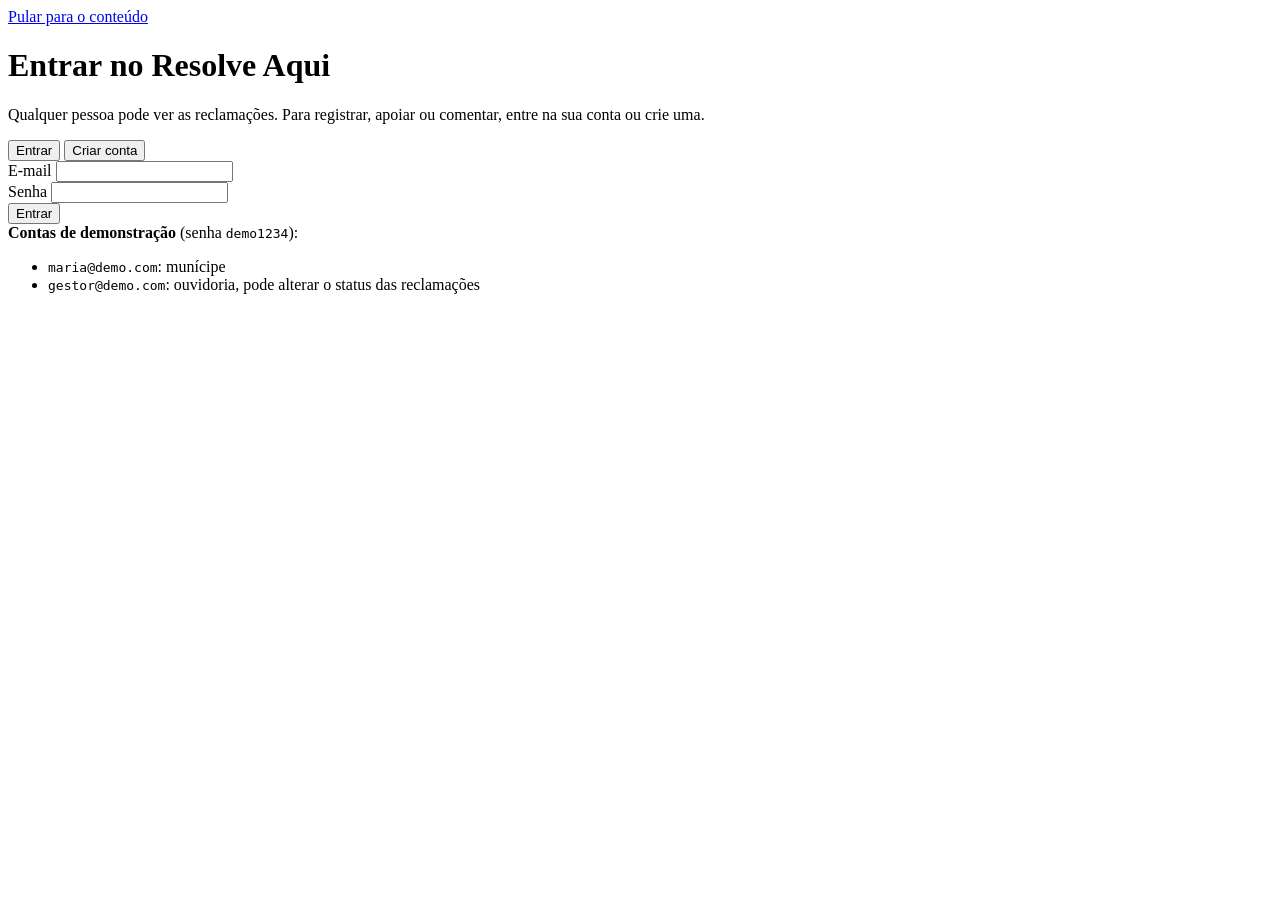
==== entrar.html @ dc1e933d "Protótipo Resolve Aqui" ====
<!doctype html>
<html lang="pt-BR">
<head>
  <meta charset="utf-8">
  <meta name="viewport" content="width=device-width, initial-scale=1">
  <title>Entrar | Resolve Aqui</title>
  <meta name="description" content="Resolve Aqui: plataforma digital cívica para registrar, acompanhar e apoiar reclamações sobre serviços públicos municipais de Itapetininga.">
  <link rel="preconnect" href="https://fonts.googleapis.com">
  <link rel="preconnect" href="https://fonts.gstatic.com" crossorigin>
  <link href="https://fonts.googleapis.com/css2?family=Atkinson+Hyperlegible:wght@400;700&family=Barlow+Condensed:wght@600;700&display=swap" rel="stylesheet">
  <link rel="stylesheet" href="css/style.css">
  <link rel="icon" href="assets/icone.svg" type="image/svg+xml">
</head>
<body>
  <a class="pular" href="#conteudo">Pular para o conteúdo</a>
  <header class="topo" id="topo"></header>
  <main id="conteudo">
    <div class="introducao">
      <h1>Entrar no Resolve Aqui</h1>
      <p>Qualquer pessoa pode ver as reclamações. Para registrar, apoiar ou comentar, entre na sua conta ou crie uma.</p>
    </div>
    <div class="formulario">
      <div class="abas" role="tablist">
        <button type="button" role="tab" id="aba-entrar" aria-selected="true" aria-controls="form-entrar">Entrar</button>
        <button type="button" role="tab" id="aba-cadastrar" aria-selected="false" aria-controls="form-cadastrar">Criar conta</button>
      </div>
      <div class="erro" id="erro" role="alert"></div>

      <form id="form-entrar" role="tabpanel" aria-labelledby="aba-entrar" novalidate>
        <div class="campo">
          <label for="e-email">E-mail</label>
          <input type="email" id="e-email" autocomplete="email" required>
        </div>
        <div class="campo">
          <label for="e-senha">Senha</label>
          <input type="password" id="e-senha" autocomplete="current-password" required>
        </div>
        <button class="botao" type="submit">Entrar</button>
      </form>

      <form id="form-cadastrar" role="tabpanel" aria-labelledby="aba-cadastrar" hidden novalidate>
        <div class="campo">
          <label for="c-nome">Nome completo</label>
          <input id="c-nome" autocomplete="name" required>
        </div>
        <div class="duas-colunas">
          <div class="campo">
            <label for="c-email">E-mail</label>
            <input type="email" id="c-email" autocomplete="email" required>
          </div>
          <div class="campo">
            <label for="c-bairro">Bairro onde mora</label>
            <select id="c-bairro" required></select>
          </div>
        </div>
        <div class="campo">
          <label for="c-senha">Senha</label>
          <input type="password" id="c-senha" autocomplete="new-password" minlength="6" required aria-describedby="dica-senha">
          <span class="dica" id="dica-senha">Use pelo menos 6 caracteres.</span>
        </div>
        <button class="botao" type="submit">Criar conta</button>
      </form>

      <div class="demo">
        <strong>Contas de demonstração</strong> (senha <code>demo1234</code>):
        <ul>
          <li><code>maria@demo.com</code>: munícipe</li>
          <li><code>gestor@demo.com</code>: ouvidoria, pode alterar o status das reclamações</li>
        </ul>
      </div>
    </div>
  </main>
  <footer class="rodape" id="rodape"></footer>
  <script src="js/data.js"></script>
  <script src="js/ui.js"></script>
  <script src="js/entrar.js"></script>
</body>
</html>
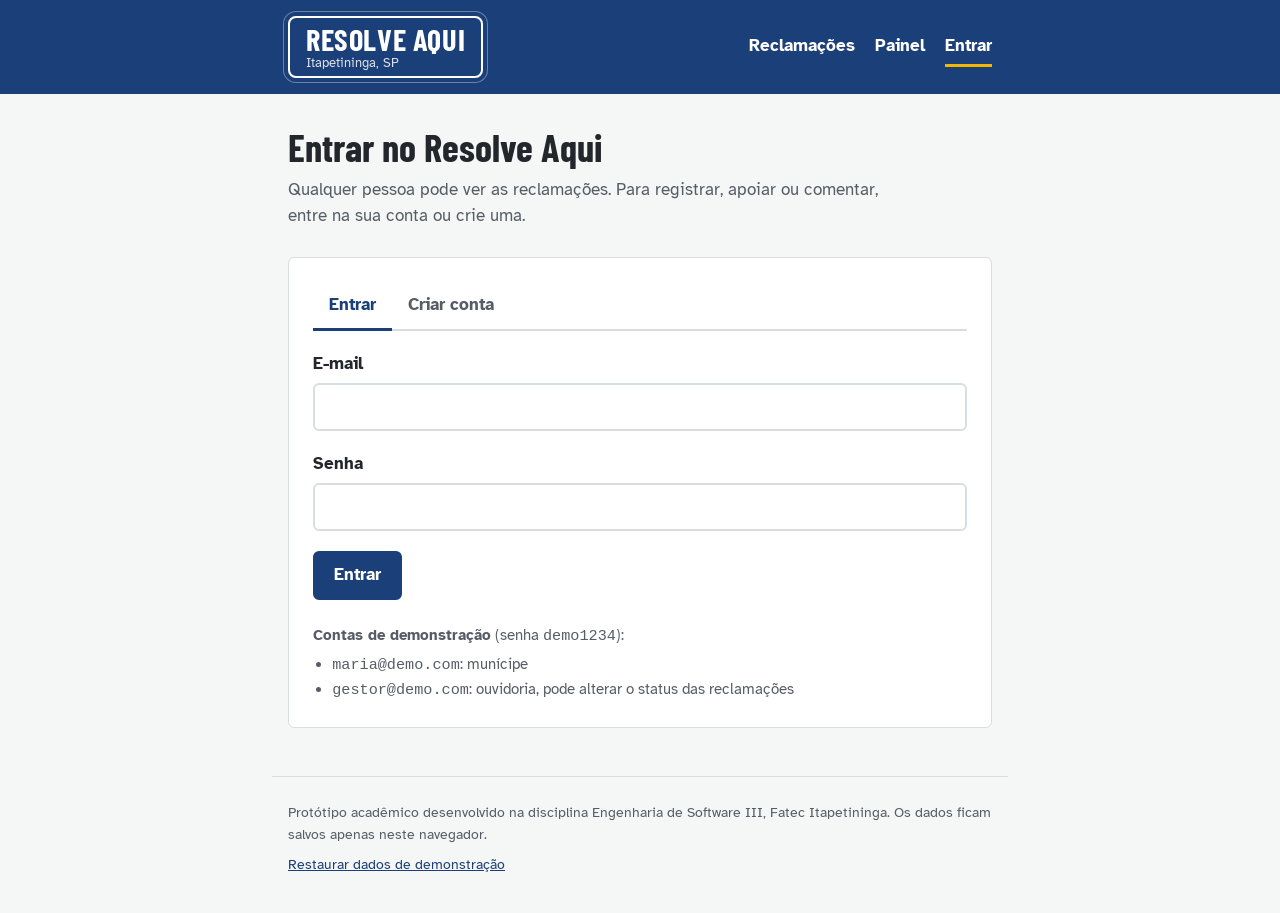
==== commit 40c909ab: "Correcao" ====
--- a/entrar.html
+++ b/entrar.html
@@ -8,8 +8,8 @@
   <link rel="preconnect" href="https://fonts.googleapis.com">
   <link rel="preconnect" href="https://fonts.gstatic.com" crossorigin>
   <link href="https://fonts.googleapis.com/css2?family=Atkinson+Hyperlegible:wght@400;700&family=Barlow+Condensed:wght@600;700&display=swap" rel="stylesheet">
-  <link rel="stylesheet" href="css/style.css">
-  <link rel="icon" href="assets/icone.svg" type="image/svg+xml">
+  <link rel="stylesheet" href="style.css">
+  <link rel="icon" href="icone.svg" type="image/svg+xml">
 </head>
 <body>
   <a class="pular" href="#conteudo">Pular para o conteúdo</a>
@@ -71,8 +71,8 @@
     </div>
   </main>
   <footer class="rodape" id="rodape"></footer>
-  <script src="js/data.js"></script>
-  <script src="js/ui.js"></script>
-  <script src="js/entrar.js"></script>
+  <script src="data.js"></script>
+  <script src="ui.js"></script>
+  <script src="entrar.js"></script>
 </body>
 </html>
--- a/style.css
+++ b/style.css
@@ -0,0 +1,452 @@
+/* Resolve Aqui: identidade inspirada na sinalização urbana.
+   Azul das placas de rua, amarelo de advertência, laranja de obra e verde de resolvido. */
+
+:root {
+  --azul-placa: #1b3f78;
+  --azul-escuro: #12305d;
+  --papel: #f5f7f6;
+  --branco: #ffffff;
+  --asfalto: #23272c;
+  --asfalto-suave: #565d66;
+  --meio-fio: #d8dde2;
+  --amarelo: #f2b705;
+  --laranja-obra: #d9701c;
+  --verde: #2d7a4b;
+  --vermelho: #b3261e;
+
+  --fonte-placa: 'Barlow Condensed', 'Arial Narrow', sans-serif;
+  --fonte-texto: 'Atkinson Hyperlegible', 'Segoe UI', Arial, sans-serif;
+
+  --largura: 46rem;
+  --raio: 6px;
+}
+
+*, *::before, *::after { box-sizing: border-box; }
+
+html { -webkit-text-size-adjust: 100%; }
+
+body {
+  margin: 0;
+  background: var(--papel);
+  color: var(--asfalto);
+  font-family: var(--fonte-texto);
+  font-size: 1.0625rem;
+  line-height: 1.55;
+}
+
+a { color: var(--azul-placa); }
+a:hover { color: var(--azul-escuro); }
+
+:focus-visible {
+  outline: 3px solid var(--amarelo);
+  outline-offset: 2px;
+}
+
+.visualmente-oculto {
+  position: absolute; width: 1px; height: 1px; overflow: hidden;
+  clip: rect(0 0 0 0); white-space: nowrap;
+}
+
+.pular {
+  position: absolute; left: 1rem; top: -3rem; z-index: 10;
+  background: var(--amarelo); color: var(--asfalto); padding: .5rem 1rem; border-radius: var(--raio);
+}
+.pular:focus { top: 1rem; }
+
+/* ---------- Cabeçalho: a placa de rua ---------- */
+
+.topo { background: var(--azul-placa); color: var(--branco); }
+
+.topo__placa {
+  max-width: var(--largura);
+  margin: 0 auto;
+  padding: 1rem 1rem;
+  display: flex;
+  flex-wrap: wrap;
+  align-items: center;
+  justify-content: space-between;
+  gap: .75rem 1.5rem;
+}
+
+.placa {
+  display: inline-flex;
+  flex-direction: column;
+  padding: .35rem 1rem .4rem;
+  border: 2px solid var(--branco);
+  border-radius: 8px;
+  box-shadow: 0 0 0 4px var(--azul-placa), 0 0 0 5px rgba(255,255,255,.35);
+  color: var(--branco);
+  text-decoration: none;
+  line-height: 1;
+}
+.placa:hover { color: var(--branco); }
+
+.placa__nome {
+  font-family: var(--fonte-placa);
+  font-weight: 700;
+  font-size: 1.9rem;
+  letter-spacing: .02em;
+  text-transform: uppercase;
+}
+
+.placa__cidade {
+  font-size: .8rem;
+  margin-top: .2rem;
+  opacity: .85;
+}
+
+.topo__nav {
+  display: flex;
+  align-items: center;
+  flex-wrap: wrap;
+  gap: .25rem 1.25rem;
+}
+
+.topo__nav a, .topo__nav .botao-link {
+  color: var(--branco);
+  text-decoration: none;
+  font-weight: 700;
+  padding: .3rem 0;
+  border-bottom: 3px solid transparent;
+}
+.topo__nav a[aria-current="page"] { border-bottom-color: var(--amarelo); }
+.topo__nav a:hover, .topo__nav .botao-link:hover { border-bottom-color: rgba(255,255,255,.6); color: var(--branco); }
+
+.topo__usuario { display: inline-flex; align-items: center; gap: .5rem; }
+
+.avatar {
+  display: inline-grid; place-items: center;
+  width: 2rem; height: 2rem; border-radius: 50%;
+  background: var(--branco); color: var(--azul-placa);
+  font-family: var(--fonte-placa); font-weight: 700; font-size: 1rem;
+}
+
+/* ---------- Estrutura ---------- */
+
+main {
+  max-width: var(--largura);
+  margin: 0 auto;
+  padding: 2rem 1rem 3rem;
+}
+
+h1, h2, h3 {
+  font-family: var(--fonte-placa);
+  font-weight: 700;
+  line-height: 1.1;
+  margin: 0 0 .5rem;
+}
+h1 { font-size: 2.4rem; }
+h2 { font-size: 1.6rem; }
+h3 { font-size: 1.3rem; }
+
+.introducao { margin-bottom: 1.75rem; }
+.introducao p { margin: 0; color: var(--asfalto-suave); max-width: 38rem; }
+
+.cabecalho-pagina {
+  display: flex; flex-wrap: wrap; align-items: flex-end; justify-content: space-between; gap: 1rem;
+  margin-bottom: 1.5rem;
+}
+
+.rodape {
+  max-width: var(--largura);
+  margin: 0 auto;
+  padding: 1.5rem 1rem 2.5rem;
+  border-top: 1px solid var(--meio-fio);
+  color: var(--asfalto-suave);
+  font-size: .9rem;
+}
+.rodape p { margin: 0 0 .5rem; }
+
+/* ---------- Botões e formulários ---------- */
+
+.botao {
+  display: inline-flex; align-items: center; justify-content: center; gap: .5rem;
+  min-height: 2.75rem;
+  padding: .6rem 1.2rem;
+  border: 2px solid var(--azul-placa);
+  border-radius: var(--raio);
+  background: var(--azul-placa);
+  color: var(--branco);
+  font: inherit; font-weight: 700;
+  text-decoration: none;
+  cursor: pointer;
+}
+.botao:hover { background: var(--azul-escuro); border-color: var(--azul-escuro); color: var(--branco); }
+
+.botao--secundario { background: transparent; color: var(--azul-placa); }
+.botao--secundario:hover { background: var(--branco); color: var(--azul-escuro); }
+
+.botao-link {
+  background: none; border: 0; padding: 0;
+  font: inherit; color: var(--azul-placa); text-decoration: underline; cursor: pointer;
+}
+
+.campo { margin-bottom: 1.25rem; }
+.campo label { display: block; font-weight: 700; margin-bottom: .35rem; }
+.campo .dica { display: block; color: var(--asfalto-suave); font-size: .9rem; margin-top: .3rem; }
+
+input, select, textarea {
+  width: 100%;
+  min-height: 2.75rem;
+  padding: .55rem .75rem;
+  border: 2px solid var(--meio-fio);
+  border-radius: var(--raio);
+  background: var(--branco);
+  color: var(--asfalto);
+  font: inherit;
+}
+textarea { min-height: 8rem; resize: vertical; }
+input:focus, select:focus, textarea:focus { border-color: var(--azul-placa); outline: none; box-shadow: 0 0 0 3px rgba(242,183,5,.6); }
+
+.duas-colunas { display: grid; grid-template-columns: 1fr 1fr; gap: 0 1rem; }
+
+.erro {
+  border-left: 4px solid var(--vermelho);
+  background: #fbeceb;
+  padding: .75rem 1rem;
+  margin-bottom: 1.25rem;
+  border-radius: 0 var(--raio) var(--raio) 0;
+}
+.erro:empty { display: none; }
+
+.formulario {
+  background: var(--branco);
+  border: 1px solid var(--meio-fio);
+  border-radius: var(--raio);
+  padding: 1.5rem;
+}
+
+/* ---------- Filtros ---------- */
+
+.filtros {
+  display: grid;
+  grid-template-columns: repeat(3, 1fr);
+  gap: .75rem;
+  margin-bottom: 1rem;
+}
+.filtros .filtro-busca { grid-column: 1 / -1; }
+.filtros label { font-size: .85rem; font-weight: 700; display: block; margin-bottom: .2rem; }
+
+.contagem { color: var(--asfalto-suave); font-size: .95rem; margin: 0 0 .5rem; }
+
+/* ---------- Lista de reclamações ---------- */
+
+.lista { list-style: none; margin: 0; padding: 0; border-top: 2px solid var(--asfalto); }
+
+.item {
+  display: grid;
+  grid-template-columns: 1fr auto;
+  gap: 1rem;
+  align-items: center;
+  padding: 1.1rem 0 1.1rem 1rem;
+  border-bottom: 1px solid var(--meio-fio);
+  position: relative;
+}
+.item::before {
+  content: '';
+  position: absolute; left: 0; top: 1.1rem; bottom: 1.1rem;
+  width: 4px; border-radius: 2px;
+  background: var(--cor-status, var(--meio-fio));
+}
+.item[data-status="aberta"] { --cor-status: var(--amarelo); }
+.item[data-status="em_analise"] { --cor-status: var(--azul-placa); }
+.item[data-status="em_execucao"] { --cor-status: var(--laranja-obra); }
+.item[data-status="resolvida"] { --cor-status: var(--verde); }
+
+.item__titulo {
+  font-family: var(--fonte-placa);
+  font-weight: 700;
+  font-size: 1.4rem;
+  line-height: 1.15;
+  margin: 0 0 .3rem;
+}
+.item__titulo a { color: var(--asfalto); text-decoration: none; }
+.item__titulo a:hover { color: var(--azul-placa); text-decoration: underline; }
+.item__titulo a::after { content: ''; position: absolute; inset: 0; } /* linha inteira clicável */
+
+.item__meta {
+  display: flex; flex-wrap: wrap; gap: .25rem .9rem;
+  color: var(--asfalto-suave); font-size: .9rem;
+}
+.item__meta .selo { position: relative; }
+
+.vazio {
+  padding: 2.5rem 1rem;
+  text-align: center;
+  color: var(--asfalto-suave);
+  border-bottom: 1px solid var(--meio-fio);
+}
+
+/* ---------- Placa de advertência: contador de apoios ---------- */
+
+.losango {
+  position: relative;
+  display: grid; place-items: center;
+  width: 3.6rem; height: 3.6rem;
+  flex: none;
+}
+.losango::before {
+  content: '';
+  position: absolute;
+  width: 72%; height: 72%;
+  background: var(--amarelo);
+  border: 2px solid var(--asfalto);
+  border-radius: 4px;
+  transform: rotate(45deg);
+}
+.losango__numero {
+  position: relative;
+  font-family: var(--fonte-placa);
+  font-weight: 700;
+  font-size: 1.15rem;
+  line-height: 1;
+  text-align: center;
+}
+.contador { display: flex; flex-direction: column; align-items: center; position: relative; }
+.contador__rotulo { font-size: .8rem; font-weight: 700; color: var(--asfalto-suave); margin-top: -.15rem; }
+
+/* ---------- Selos de status ---------- */
+
+.selo {
+  display: inline-block;
+  padding: .05rem .5rem;
+  border-radius: 999px;
+  font-size: .8rem;
+  font-weight: 700;
+  border: 1.5px solid currentColor;
+}
+.selo--aberta { color: #7a5b00; background: #fdf3cf; }
+.selo--em_analise { color: var(--azul-placa); background: #e3eaf5; }
+.selo--em_execucao { color: #8a4510; background: #fbe8d7; }
+.selo--resolvida { color: var(--verde); background: #e0f0e6; }
+
+/* ---------- Detalhe da reclamação ---------- */
+
+.voltar { display: inline-block; margin-bottom: 1rem; font-weight: 700; }
+
+.detalhe__cabecalho {
+  display: grid;
+  grid-template-columns: 1fr auto;
+  gap: 1rem 1.5rem;
+  align-items: start;
+  padding-bottom: 1.25rem;
+  border-bottom: 2px solid var(--asfalto);
+}
+.detalhe__meta { color: var(--asfalto-suave); font-size: .95rem; display: flex; flex-wrap: wrap; gap: .25rem 1rem; margin-top: .4rem; }
+
+.apoiar {
+  display: flex; flex-direction: column; align-items: center; gap: .35rem;
+  background: none; border: 0; padding: .25rem; font: inherit; cursor: pointer; color: var(--asfalto);
+}
+.apoiar .losango { width: 4.6rem; height: 4.6rem; }
+.apoiar .losango__numero { font-size: 1.5rem; }
+.apoiar__texto { font-weight: 700; font-size: .9rem; }
+.apoiar[aria-pressed="true"] .losango::before { background: var(--asfalto); border-color: var(--asfalto); }
+.apoiar[aria-pressed="true"] .losango__numero { color: var(--amarelo); }
+.apoiar:hover .losango::before { box-shadow: 0 0 0 3px rgba(242,183,5,.45); }
+.apoiar.pulso .losango::before { animation: pulso .45s ease-out; }
+@keyframes pulso { 0% { transform: rotate(45deg) scale(1); } 40% { transform: rotate(45deg) scale(1.15); } 100% { transform: rotate(45deg) scale(1); } }
+
+.secao { margin-top: 2rem; }
+.descricao { white-space: pre-line; max-width: 40rem; }
+.endereco { display: flex; gap: .5rem; align-items: baseline; color: var(--asfalto-suave); }
+
+/* Linha do tempo do status: sequência real, por isso usa marcadores em ordem */
+.trajeto { list-style: none; margin: 0; padding: 0; display: grid; grid-template-columns: repeat(4, 1fr); }
+.trajeto li {
+  position: relative;
+  padding-top: 1.6rem;
+  font-size: .9rem;
+  color: var(--asfalto-suave);
+}
+.trajeto li::before {
+  content: ''; position: absolute; top: .35rem; left: 0; right: 0; height: 4px; background: var(--meio-fio);
+}
+.trajeto li::after {
+  content: ''; position: absolute; top: 0; left: 0;
+  width: 1rem; height: 1rem; border-radius: 50%;
+  background: var(--branco); border: 3px solid var(--meio-fio);
+}
+.trajeto li.feito { color: var(--asfalto); }
+.trajeto li.feito::before { background: var(--azul-placa); }
+.trajeto li.feito::after { background: var(--azul-placa); border-color: var(--azul-placa); }
+.trajeto li.atual { font-weight: 700; }
+.trajeto li.atual::after { background: var(--amarelo); border-color: var(--asfalto); }
+.trajeto strong { display: block; color: var(--asfalto); }
+
+.gestor {
+  margin-top: 1.25rem;
+  padding: 1rem;
+  border: 2px dashed var(--azul-placa);
+  border-radius: var(--raio);
+  display: flex; flex-wrap: wrap; gap: .75rem; align-items: end;
+}
+.gestor .campo { margin: 0; flex: 1 1 12rem; }
+
+.comentarios { list-style: none; margin: 0 0 1.5rem; padding: 0; }
+.comentario { display: grid; grid-template-columns: auto 1fr; gap: .75rem; padding: 1rem 0; border-bottom: 1px solid var(--meio-fio); }
+.comentario .avatar { background: var(--meio-fio); color: var(--asfalto); }
+.comentario--gestor .avatar { background: var(--azul-placa); color: var(--branco); }
+.comentario__autor { font-weight: 700; }
+.comentario__autor small { font-weight: 400; color: var(--asfalto-suave); margin-left: .4rem; }
+.comentario p { margin: .2rem 0 0; }
+.etiqueta-gestor { font-size: .75rem; font-weight: 700; color: var(--azul-placa); margin-left: .4rem; }
+
+/* ---------- Painel ---------- */
+
+.numeros { display: grid; grid-template-columns: repeat(4, 1fr); gap: 1px; background: var(--meio-fio); border: 1px solid var(--meio-fio); border-radius: var(--raio); overflow: hidden; margin-bottom: 2rem; }
+.numeros div { background: var(--branco); padding: 1rem; }
+.numeros dt { font-size: .9rem; color: var(--asfalto-suave); }
+.numeros dd { margin: 0; font-family: var(--fonte-placa); font-size: 2rem; font-weight: 700; }
+
+.barras { list-style: none; margin: 0 0 2rem; padding: 0; }
+.barras li { display: grid; grid-template-columns: 11rem 1fr 2.5rem; gap: .75rem; align-items: center; padding: .4rem 0; }
+.barras__trilho { height: .9rem; background: var(--meio-fio); border-radius: 2px; overflow: hidden; }
+.barras__valor { height: 100%; background: var(--azul-placa); }
+.barras span:last-child { text-align: right; font-weight: 700; }
+
+/* ---------- Entrar ---------- */
+
+.abas { display: flex; gap: 0; margin-bottom: 1.25rem; border-bottom: 2px solid var(--meio-fio); }
+.abas button {
+  background: none; border: 0; border-bottom: 3px solid transparent; margin-bottom: -2px;
+  padding: .6rem 1rem; font: inherit; font-weight: 700; color: var(--asfalto-suave); cursor: pointer;
+}
+.abas button[aria-selected="true"] { color: var(--azul-placa); border-bottom-color: var(--azul-placa); }
+
+.demo { margin-top: 1.5rem; font-size: .95rem; color: var(--asfalto-suave); }
+.demo ul { margin: .3rem 0 0; padding-left: 1.2rem; }
+
+/* ---------- Aviso flutuante ---------- */
+
+.aviso {
+  position: fixed; left: 50%; bottom: 1.5rem; z-index: 20;
+  transform: translate(-50%, 1rem);
+  max-width: calc(100% - 2rem);
+  background: var(--asfalto); color: var(--branco);
+  padding: .75rem 1.25rem; border-radius: var(--raio);
+  opacity: 0; pointer-events: none;
+  transition: opacity .2s, transform .2s;
+}
+.aviso[data-tipo="erro"] { background: var(--vermelho); }
+.aviso--visivel { opacity: 1; transform: translate(-50%, 0); }
+
+/* ---------- Telas pequenas ---------- */
+
+@media (max-width: 640px) {
+  h1 { font-size: 2rem; }
+  .filtros { grid-template-columns: 1fr; }
+  .duas-colunas { grid-template-columns: 1fr; }
+  .numeros { grid-template-columns: 1fr 1fr; }
+  .barras li { grid-template-columns: 7.5rem 1fr 2rem; }
+  .trajeto { grid-template-columns: 1fr; gap: .25rem; }
+  .trajeto li { padding: 0 0 .75rem 1.75rem; }
+  .trajeto li::before { top: 0; bottom: 0; left: .4rem; right: auto; width: 4px; height: auto; }
+  .trajeto li::after { top: .2rem; }
+  .formulario { padding: 1.1rem; }
+  .placa__nome { font-size: 1.6rem; }
+}
+
+@media (prefers-reduced-motion: reduce) {
+  *, *::before, *::after { animation: none !important; transition: none !important; }
+}
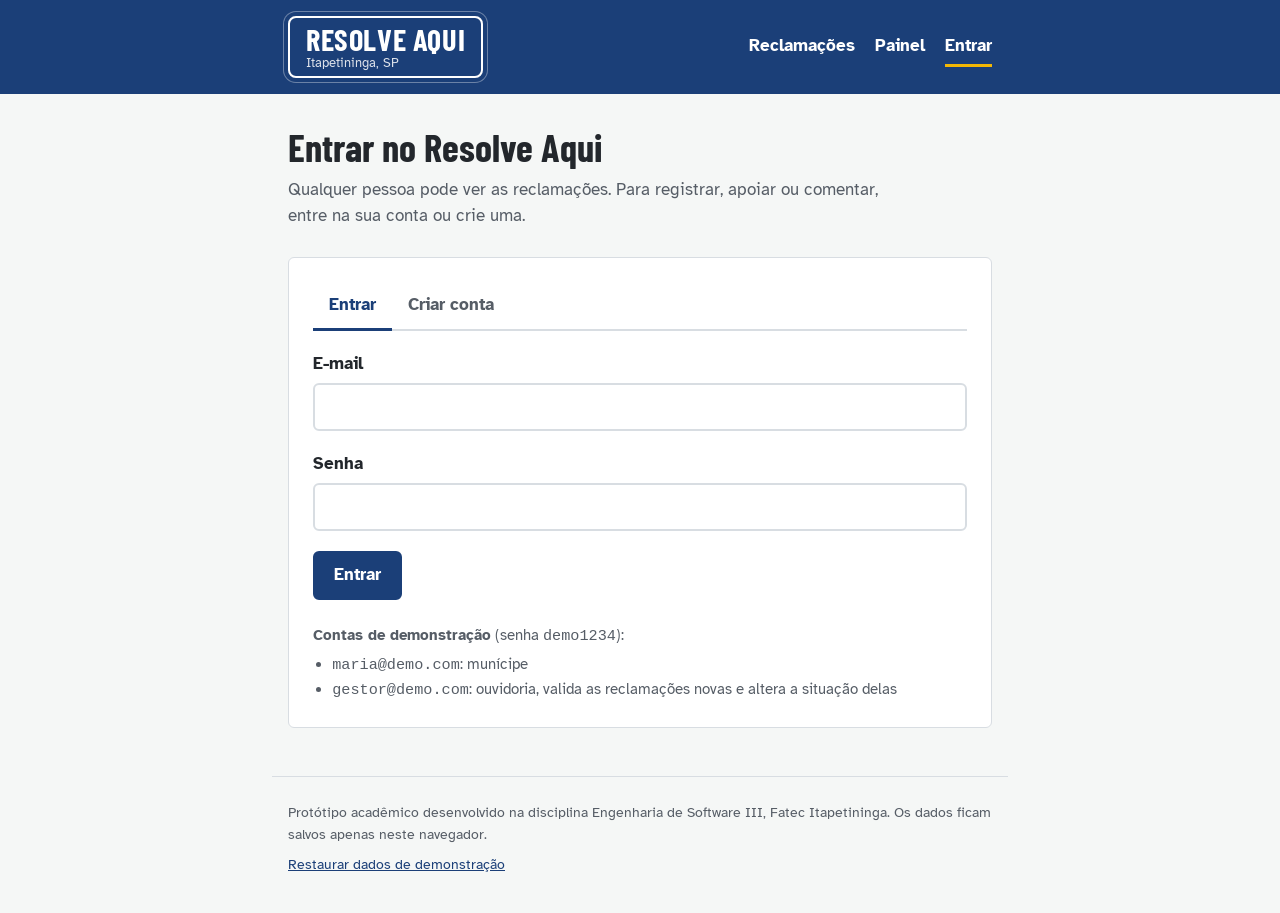
==== commit 76f9c3c1: "Valida reclamacoes e corrige formatacao" ====
--- a/entrar.html
+++ b/entrar.html
@@ -1,78 +1,131 @@
 <!doctype html>
 <html lang="pt-BR">
-<head>
-  <meta charset="utf-8">
-  <meta name="viewport" content="width=device-width, initial-scale=1">
-  <title>Entrar | Resolve Aqui</title>
-  <meta name="description" content="Resolve Aqui: plataforma digital cívica para registrar, acompanhar e apoiar reclamações sobre serviços públicos municipais de Itapetininga.">
-  <link rel="preconnect" href="https://fonts.googleapis.com">
-  <link rel="preconnect" href="https://fonts.gstatic.com" crossorigin>
-  <link href="https://fonts.googleapis.com/css2?family=Atkinson+Hyperlegible:wght@400;700&family=Barlow+Condensed:wght@600;700&display=swap" rel="stylesheet">
-  <link rel="stylesheet" href="style.css">
-  <link rel="icon" href="icone.svg" type="image/svg+xml">
-</head>
-<body>
-  <a class="pular" href="#conteudo">Pular para o conteúdo</a>
-  <header class="topo" id="topo"></header>
-  <main id="conteudo">
-    <div class="introducao">
-      <h1>Entrar no Resolve Aqui</h1>
-      <p>Qualquer pessoa pode ver as reclamações. Para registrar, apoiar ou comentar, entre na sua conta ou crie uma.</p>
-    </div>
-    <div class="formulario">
-      <div class="abas" role="tablist">
-        <button type="button" role="tab" id="aba-entrar" aria-selected="true" aria-controls="form-entrar">Entrar</button>
-        <button type="button" role="tab" id="aba-cadastrar" aria-selected="false" aria-controls="form-cadastrar">Criar conta</button>
-      </div>
-      <div class="erro" id="erro" role="alert"></div>
+	<head>
+		<meta charset="utf-8" />
+		<meta name="viewport" content="width=device-width, initial-scale=1" />
+		<title>Entrar | Resolve Aqui</title>
+		<meta
+			name="description"
+			content="Resolve Aqui: plataforma digital cívica para registrar, acompanhar e apoiar reclamações sobre serviços públicos municipais de Itapetininga."
+		/>
+		<link rel="preconnect" href="https://fonts.googleapis.com" />
+		<link rel="preconnect" href="https://fonts.gstatic.com" crossorigin />
+		<link
+			href="https://fonts.googleapis.com/css2?family=Atkinson+Hyperlegible:wght@400;700&family=Barlow+Condensed:wght@600;700&display=swap"
+			rel="stylesheet"
+		/>
+		<link rel="stylesheet" href="css/style.css" />
+		<link rel="icon" href="assets/icone.svg" type="image/svg+xml" />
+	</head>
+	<body>
+		<a class="pular" href="#conteudo">Pular para o conteúdo</a>
+		<header class="topo" id="topo"></header>
+		<main id="conteudo">
+			<div class="introducao">
+				<h1>Entrar no Resolve Aqui</h1>
+				<p>
+					Qualquer pessoa pode ver as reclamações. Para registrar, apoiar ou
+					comentar, entre na sua conta ou crie uma.
+				</p>
+			</div>
+			<div class="formulario">
+				<div class="abas" role="tablist">
+					<button
+						type="button"
+						role="tab"
+						id="aba-entrar"
+						aria-selected="true"
+						aria-controls="form-entrar"
+					>
+						Entrar
+					</button>
+					<button
+						type="button"
+						role="tab"
+						id="aba-cadastrar"
+						aria-selected="false"
+						aria-controls="form-cadastrar"
+					>
+						Criar conta
+					</button>
+				</div>
+				<div class="erro" id="erro" role="alert"></div>
 
-      <form id="form-entrar" role="tabpanel" aria-labelledby="aba-entrar" novalidate>
-        <div class="campo">
-          <label for="e-email">E-mail</label>
-          <input type="email" id="e-email" autocomplete="email" required>
-        </div>
-        <div class="campo">
-          <label for="e-senha">Senha</label>
-          <input type="password" id="e-senha" autocomplete="current-password" required>
-        </div>
-        <button class="botao" type="submit">Entrar</button>
-      </form>
+				<form
+					id="form-entrar"
+					role="tabpanel"
+					aria-labelledby="aba-entrar"
+					novalidate
+				>
+					<div class="campo">
+						<label for="e-email">E-mail</label>
+						<input type="email" id="e-email" autocomplete="email" required />
+					</div>
+					<div class="campo">
+						<label for="e-senha">Senha</label>
+						<input
+							type="password"
+							id="e-senha"
+							autocomplete="current-password"
+							required
+						/>
+					</div>
+					<button class="botao" type="submit">Entrar</button>
+				</form>
 
-      <form id="form-cadastrar" role="tabpanel" aria-labelledby="aba-cadastrar" hidden novalidate>
-        <div class="campo">
-          <label for="c-nome">Nome completo</label>
-          <input id="c-nome" autocomplete="name" required>
-        </div>
-        <div class="duas-colunas">
-          <div class="campo">
-            <label for="c-email">E-mail</label>
-            <input type="email" id="c-email" autocomplete="email" required>
-          </div>
-          <div class="campo">
-            <label for="c-bairro">Bairro onde mora</label>
-            <select id="c-bairro" required></select>
-          </div>
-        </div>
-        <div class="campo">
-          <label for="c-senha">Senha</label>
-          <input type="password" id="c-senha" autocomplete="new-password" minlength="6" required aria-describedby="dica-senha">
-          <span class="dica" id="dica-senha">Use pelo menos 6 caracteres.</span>
-        </div>
-        <button class="botao" type="submit">Criar conta</button>
-      </form>
+				<form
+					id="form-cadastrar"
+					role="tabpanel"
+					aria-labelledby="aba-cadastrar"
+					hidden
+					novalidate
+				>
+					<div class="campo">
+						<label for="c-nome">Nome completo</label>
+						<input id="c-nome" autocomplete="name" required />
+					</div>
+					<div class="duas-colunas">
+						<div class="campo">
+							<label for="c-email">E-mail</label>
+							<input type="email" id="c-email" autocomplete="email" required />
+						</div>
+						<div class="campo">
+							<label for="c-bairro">Bairro onde mora</label>
+							<select id="c-bairro" required></select>
+						</div>
+					</div>
+					<div class="campo">
+						<label for="c-senha">Senha</label>
+						<input
+							type="password"
+							id="c-senha"
+							autocomplete="new-password"
+							minlength="6"
+							required
+							aria-describedby="dica-senha"
+						/>
+						<span class="dica" id="dica-senha"
+							>Use pelo menos 6 caracteres.</span
+						>
+					</div>
+					<button class="botao" type="submit">Criar conta</button>
+				</form>
 
-      <div class="demo">
-        <strong>Contas de demonstração</strong> (senha <code>demo1234</code>):
-        <ul>
-          <li><code>maria@demo.com</code>: munícipe</li>
-          <li><code>gestor@demo.com</code>: ouvidoria, pode alterar o status das reclamações</li>
-        </ul>
-      </div>
-    </div>
-  </main>
-  <footer class="rodape" id="rodape"></footer>
-  <script src="data.js"></script>
-  <script src="ui.js"></script>
-  <script src="entrar.js"></script>
-</body>
+				<div class="demo">
+					<strong>Contas de demonstração</strong> (senha <code>demo1234</code>):
+					<ul>
+						<li><code>maria@demo.com</code>: munícipe</li>
+						<li>
+							<code>gestor@demo.com</code>: ouvidoria, valida as reclamações
+							novas e altera a situação delas
+						</li>
+					</ul>
+				</div>
+			</div>
+		</main>
+		<footer class="rodape" id="rodape"></footer>
+		<script src="js/data.js"></script>
+		<script src="js/ui.js"></script>
+		<script src="js/entrar.js"></script>
+	</body>
 </html>
--- a/css/style.css
+++ b/css/style.css
@@ -0,0 +1,959 @@
+/* Resolve Aqui: identidade inspirada na sinalização urbana.
+   Azul das placas de rua, amarelo de advertência, laranja de obra e verde de resolvido. */
+
+:root {
+	--azul-placa: #1b3f78;
+	--azul-escuro: #12305d;
+	--papel: #f5f7f6;
+	--branco: #ffffff;
+	--asfalto: #23272c;
+	--asfalto-suave: #565d66;
+	--meio-fio: #d8dde2;
+	--amarelo: #f2b705;
+	--laranja-obra: #d9701c;
+	--verde: #2d7a4b;
+	--vermelho: #b3261e;
+
+	--fonte-placa: "Barlow Condensed", "Arial Narrow", sans-serif;
+	--fonte-texto: "Atkinson Hyperlegible", "Segoe UI", Arial, sans-serif;
+
+	--largura: 46rem;
+	--raio: 6px;
+}
+
+*,
+*::before,
+*::after {
+	box-sizing: border-box;
+}
+
+html {
+	-webkit-text-size-adjust: 100%;
+}
+
+body {
+	margin: 0;
+	background: var(--papel);
+	color: var(--asfalto);
+	font-family: var(--fonte-texto);
+	font-size: 1.0625rem;
+	line-height: 1.55;
+}
+
+a {
+	color: var(--azul-placa);
+}
+a:hover {
+	color: var(--azul-escuro);
+}
+
+:focus-visible {
+	outline: 3px solid var(--amarelo);
+	outline-offset: 2px;
+}
+
+.visualmente-oculto {
+	position: absolute;
+	width: 1px;
+	height: 1px;
+	overflow: hidden;
+	clip: rect(0 0 0 0);
+	white-space: nowrap;
+}
+
+.pular {
+	position: absolute;
+	left: 1rem;
+	top: -3rem;
+	z-index: 10;
+	background: var(--amarelo);
+	color: var(--asfalto);
+	padding: 0.5rem 1rem;
+	border-radius: var(--raio);
+}
+.pular:focus {
+	top: 1rem;
+}
+
+/* ---------- Cabeçalho: a placa de rua ---------- */
+
+.topo {
+	background: var(--azul-placa);
+	color: var(--branco);
+}
+
+.topo__placa {
+	max-width: var(--largura);
+	margin: 0 auto;
+	padding: 1rem 1rem;
+	display: flex;
+	flex-wrap: wrap;
+	align-items: center;
+	justify-content: space-between;
+	gap: 0.75rem 1.5rem;
+}
+
+.placa {
+	display: inline-flex;
+	flex-direction: column;
+	padding: 0.35rem 1rem 0.4rem;
+	border: 2px solid var(--branco);
+	border-radius: 8px;
+	box-shadow:
+		0 0 0 4px var(--azul-placa),
+		0 0 0 5px rgba(255, 255, 255, 0.35);
+	color: var(--branco);
+	text-decoration: none;
+	line-height: 1;
+}
+.placa:hover {
+	color: var(--branco);
+}
+
+.placa__nome {
+	font-family: var(--fonte-placa);
+	font-weight: 700;
+	font-size: 1.9rem;
+	letter-spacing: 0.02em;
+	text-transform: uppercase;
+}
+
+.placa__cidade {
+	font-size: 0.8rem;
+	margin-top: 0.2rem;
+	opacity: 0.85;
+}
+
+.topo__nav {
+	display: flex;
+	align-items: center;
+	flex-wrap: wrap;
+	gap: 0.25rem 1.25rem;
+}
+
+.topo__nav a,
+.topo__nav .botao-link {
+	color: var(--branco);
+	text-decoration: none;
+	font-weight: 700;
+	padding: 0.3rem 0;
+	border-bottom: 3px solid transparent;
+}
+.topo__nav a[aria-current="page"] {
+	border-bottom-color: var(--amarelo);
+}
+.topo__nav a:hover,
+.topo__nav .botao-link:hover {
+	border-bottom-color: rgba(255, 255, 255, 0.6);
+	color: var(--branco);
+}
+
+.topo__usuario {
+	display: inline-flex;
+	align-items: center;
+	gap: 0.5rem;
+}
+
+.avatar {
+	display: inline-grid;
+	place-items: center;
+	width: 2rem;
+	height: 2rem;
+	border-radius: 50%;
+	background: var(--branco);
+	color: var(--azul-placa);
+	font-family: var(--fonte-placa);
+	font-weight: 700;
+	font-size: 1rem;
+}
+
+/* ---------- Estrutura ---------- */
+
+main {
+	max-width: var(--largura);
+	margin: 0 auto;
+	padding: 2rem 1rem 3rem;
+}
+
+h1,
+h2,
+h3 {
+	font-family: var(--fonte-placa);
+	font-weight: 700;
+	line-height: 1.1;
+	margin: 0 0 0.5rem;
+}
+h1 {
+	font-size: 2.4rem;
+}
+h2 {
+	font-size: 1.6rem;
+}
+h3 {
+	font-size: 1.3rem;
+}
+
+.introducao {
+	margin-bottom: 1.75rem;
+}
+.introducao p {
+	margin: 0;
+	color: var(--asfalto-suave);
+	max-width: 38rem;
+}
+
+.cabecalho-pagina {
+	display: flex;
+	flex-wrap: wrap;
+	align-items: flex-end;
+	justify-content: space-between;
+	gap: 1rem;
+	margin-bottom: 1.5rem;
+}
+
+.rodape {
+	max-width: var(--largura);
+	margin: 0 auto;
+	padding: 1.5rem 1rem 2.5rem;
+	border-top: 1px solid var(--meio-fio);
+	color: var(--asfalto-suave);
+	font-size: 0.9rem;
+}
+.rodape p {
+	margin: 0 0 0.5rem;
+}
+
+/* ---------- Botões e formulários ---------- */
+
+.botao {
+	display: inline-flex;
+	align-items: center;
+	justify-content: center;
+	gap: 0.5rem;
+	min-height: 2.75rem;
+	padding: 0.6rem 1.2rem;
+	border: 2px solid var(--azul-placa);
+	border-radius: var(--raio);
+	background: var(--azul-placa);
+	color: var(--branco);
+	font: inherit;
+	font-weight: 700;
+	text-decoration: none;
+	cursor: pointer;
+}
+.botao:hover {
+	background: var(--azul-escuro);
+	border-color: var(--azul-escuro);
+	color: var(--branco);
+}
+
+.botao--secundario {
+	background: transparent;
+	color: var(--azul-placa);
+}
+.botao--secundario:hover {
+	background: var(--branco);
+	color: var(--azul-escuro);
+}
+
+.botao-link {
+	background: none;
+	border: 0;
+	padding: 0;
+	font: inherit;
+	color: var(--azul-placa);
+	text-decoration: underline;
+	cursor: pointer;
+}
+
+.campo {
+	margin-bottom: 1.25rem;
+}
+.campo label {
+	display: block;
+	font-weight: 700;
+	margin-bottom: 0.35rem;
+}
+.campo .dica {
+	display: block;
+	color: var(--asfalto-suave);
+	font-size: 0.9rem;
+	margin-top: 0.3rem;
+}
+
+input,
+select,
+textarea {
+	width: 100%;
+	min-height: 2.75rem;
+	padding: 0.55rem 0.75rem;
+	border: 2px solid var(--meio-fio);
+	border-radius: var(--raio);
+	background: var(--branco);
+	color: var(--asfalto);
+	font: inherit;
+}
+textarea {
+	min-height: 8rem;
+	resize: vertical;
+}
+input:focus,
+select:focus,
+textarea:focus {
+	border-color: var(--azul-placa);
+	outline: none;
+	box-shadow: 0 0 0 3px rgba(242, 183, 5, 0.6);
+}
+
+.duas-colunas {
+	display: grid;
+	grid-template-columns: 1fr 1fr;
+	gap: 0 1rem;
+}
+
+.erro {
+	border-left: 4px solid var(--vermelho);
+	background: #fbeceb;
+	padding: 0.75rem 1rem;
+	margin-bottom: 1.25rem;
+	border-radius: 0 var(--raio) var(--raio) 0;
+}
+.erro:empty {
+	display: none;
+}
+
+.formulario {
+	background: var(--branco);
+	border: 1px solid var(--meio-fio);
+	border-radius: var(--raio);
+	padding: 1.5rem;
+}
+
+/* ---------- Filtros ---------- */
+
+.filtros {
+	display: grid;
+	grid-template-columns: repeat(3, 1fr);
+	gap: 0.75rem;
+	margin-bottom: 1rem;
+}
+.filtros .filtro-busca {
+	grid-column: 1 / -1;
+}
+.filtros label {
+	font-size: 0.85rem;
+	font-weight: 700;
+	display: block;
+	margin-bottom: 0.2rem;
+}
+
+.contagem {
+	color: var(--asfalto-suave);
+	font-size: 0.95rem;
+	margin: 0 0 0.5rem;
+}
+
+/* ---------- Lista de reclamações ---------- */
+
+.lista {
+	list-style: none;
+	margin: 0;
+	padding: 0;
+	border-top: 2px solid var(--asfalto);
+}
+
+.item {
+	display: grid;
+	grid-template-columns: 1fr auto;
+	gap: 1rem;
+	align-items: center;
+	padding: 1.1rem 0 1.1rem 1rem;
+	border-bottom: 1px solid var(--meio-fio);
+	position: relative;
+}
+.item::before {
+	content: "";
+	position: absolute;
+	left: 0;
+	top: 1.1rem;
+	bottom: 1.1rem;
+	width: 4px;
+	border-radius: 2px;
+	background: var(--cor-status, var(--meio-fio));
+}
+.item[data-status="aberta"] {
+	--cor-status: var(--amarelo);
+}
+.item[data-status="em_analise"] {
+	--cor-status: var(--azul-placa);
+}
+.item[data-status="em_execucao"] {
+	--cor-status: var(--laranja-obra);
+}
+.item[data-status="resolvida"] {
+	--cor-status: var(--verde);
+}
+.item[data-status="pendente"] {
+	--cor-status: var(--asfalto-suave);
+}
+.item[data-status="recusada"] {
+	--cor-status: var(--vermelho);
+}
+
+.item__titulo {
+	font-family: var(--fonte-placa);
+	font-weight: 700;
+	font-size: 1.4rem;
+	line-height: 1.15;
+	margin: 0 0 0.3rem;
+}
+.item__titulo a {
+	color: var(--asfalto);
+	text-decoration: none;
+}
+.item__titulo a:hover {
+	color: var(--azul-placa);
+	text-decoration: underline;
+}
+.item__titulo a::after {
+	content: "";
+	position: absolute;
+	inset: 0;
+} /* linha inteira clicável */
+
+.item__meta {
+	display: flex;
+	flex-wrap: wrap;
+	gap: 0.25rem 0.9rem;
+	color: var(--asfalto-suave);
+	font-size: 0.9rem;
+}
+.item__meta .selo {
+	position: relative;
+}
+
+.vazio {
+	padding: 2.5rem 1rem;
+	text-align: center;
+	color: var(--asfalto-suave);
+	border-bottom: 1px solid var(--meio-fio);
+}
+
+/* ---------- Placa de advertência: contador de apoios ---------- */
+
+.losango {
+	position: relative;
+	display: grid;
+	place-items: center;
+	width: 3.6rem;
+	height: 3.6rem;
+	flex: none;
+}
+.losango::before {
+	content: "";
+	position: absolute;
+	width: 72%;
+	height: 72%;
+	background: var(--amarelo);
+	border: 2px solid var(--asfalto);
+	border-radius: 4px;
+	transform: rotate(45deg);
+}
+.losango__numero {
+	position: relative;
+	font-family: var(--fonte-placa);
+	font-weight: 700;
+	font-size: 1.15rem;
+	line-height: 1;
+	text-align: center;
+}
+.contador {
+	display: flex;
+	flex-direction: column;
+	align-items: center;
+	position: relative;
+}
+.contador__rotulo {
+	font-size: 0.8rem;
+	font-weight: 700;
+	color: var(--asfalto-suave);
+	margin-top: -0.15rem;
+}
+
+/* ---------- Selos de status ---------- */
+
+.selo {
+	display: inline-block;
+	padding: 0.05rem 0.5rem;
+	border-radius: 999px;
+	font-size: 0.8rem;
+	font-weight: 700;
+	border: 1.5px solid currentColor;
+}
+.selo--aberta {
+	color: #7a5b00;
+	background: #fdf3cf;
+}
+.selo--em_analise {
+	color: var(--azul-placa);
+	background: #e3eaf5;
+}
+.selo--em_execucao {
+	color: #8a4510;
+	background: #fbe8d7;
+}
+.selo--resolvida {
+	color: var(--verde);
+	background: #e0f0e6;
+}
+.selo--pendente {
+	color: var(--asfalto-suave);
+	background: #eceff1;
+	border-style: dashed;
+}
+.selo--recusada {
+	color: var(--vermelho);
+	background: #fbeceb;
+}
+
+.contador-nav {
+	display: inline-grid;
+	place-items: center;
+	min-width: 1.4rem;
+	height: 1.4rem;
+	padding: 0 0.35rem;
+	margin-left: 0.2rem;
+	border-radius: 999px;
+	background: var(--amarelo);
+	color: var(--asfalto);
+	font-size: 0.8rem;
+	line-height: 1;
+}
+
+/* Caixa de aviso dentro da página (validação, recusa) */
+.nota {
+	border-left: 4px solid var(--azul-placa);
+	background: #e3eaf5;
+	padding: 0.85rem 1rem;
+	border-radius: 0 var(--raio) var(--raio) 0;
+	margin: 1.25rem 0;
+}
+.nota p {
+	margin: 0;
+}
+.nota p + p {
+	margin-top: 0.4rem;
+}
+.nota--recusa {
+	border-left-color: var(--vermelho);
+	background: #fbeceb;
+}
+
+/* Fila de validação */
+.fila {
+	list-style: none;
+	margin: 0;
+	padding: 0;
+	display: grid;
+	gap: 1rem;
+}
+.cartao {
+	background: var(--branco);
+	border: 1px solid var(--meio-fio);
+	border-left: 4px solid var(--asfalto-suave);
+	border-radius: var(--raio);
+	padding: 1.1rem 1.25rem;
+}
+.cartao h2 {
+	font-size: 1.4rem;
+	margin-bottom: 0.3rem;
+}
+.cartao .descricao {
+	margin: 0.75rem 0;
+}
+.acoes {
+	display: flex;
+	flex-wrap: wrap;
+	gap: 0.75rem;
+	align-items: center;
+	margin-top: 1rem;
+}
+.botao--perigo {
+	background: transparent;
+	color: var(--vermelho);
+	border-color: var(--vermelho);
+}
+.botao--perigo:hover {
+	background: var(--vermelho);
+	border-color: var(--vermelho);
+	color: var(--branco);
+}
+.recusa {
+	margin-top: 1rem;
+	padding-top: 1rem;
+	border-top: 1px dashed var(--meio-fio);
+}
+
+/* ---------- Detalhe da reclamação ---------- */
+
+.voltar {
+	display: inline-block;
+	margin-bottom: 1rem;
+	font-weight: 700;
+}
+
+.detalhe__cabecalho {
+	display: grid;
+	grid-template-columns: 1fr auto;
+	gap: 1rem 1.5rem;
+	align-items: start;
+	padding-bottom: 1.25rem;
+	border-bottom: 2px solid var(--asfalto);
+}
+.detalhe__meta {
+	color: var(--asfalto-suave);
+	font-size: 0.95rem;
+	display: flex;
+	flex-wrap: wrap;
+	gap: 0.25rem 1rem;
+	margin-top: 0.4rem;
+}
+
+.apoiar {
+	display: flex;
+	flex-direction: column;
+	align-items: center;
+	gap: 0.35rem;
+	background: none;
+	border: 0;
+	padding: 0.25rem;
+	font: inherit;
+	cursor: pointer;
+	color: var(--asfalto);
+}
+.apoiar .losango {
+	width: 4.6rem;
+	height: 4.6rem;
+}
+.apoiar .losango__numero {
+	font-size: 1.5rem;
+}
+.apoiar__texto {
+	font-weight: 700;
+	font-size: 0.9rem;
+}
+.apoiar[aria-pressed="true"] .losango::before {
+	background: var(--asfalto);
+	border-color: var(--asfalto);
+}
+.apoiar[aria-pressed="true"] .losango__numero {
+	color: var(--amarelo);
+}
+.apoiar:hover .losango::before {
+	box-shadow: 0 0 0 3px rgba(242, 183, 5, 0.45);
+}
+.apoiar.pulso .losango::before {
+	animation: pulso 0.45s ease-out;
+}
+@keyframes pulso {
+	0% {
+		transform: rotate(45deg) scale(1);
+	}
+	40% {
+		transform: rotate(45deg) scale(1.15);
+	}
+	100% {
+		transform: rotate(45deg) scale(1);
+	}
+}
+
+.secao {
+	margin-top: 2rem;
+}
+.descricao {
+	white-space: pre-line;
+	max-width: 40rem;
+}
+.endereco {
+	display: flex;
+	gap: 0.5rem;
+	align-items: baseline;
+	color: var(--asfalto-suave);
+}
+
+/* Linha do tempo do status: sequência real, por isso usa marcadores em ordem */
+.trajeto {
+	list-style: none;
+	margin: 0;
+	padding: 0;
+	display: grid;
+	grid-template-columns: repeat(4, 1fr);
+}
+.trajeto li {
+	position: relative;
+	padding-top: 1.6rem;
+	font-size: 0.9rem;
+	color: var(--asfalto-suave);
+}
+.trajeto li::before {
+	content: "";
+	position: absolute;
+	top: 0.35rem;
+	left: 0;
+	right: 0;
+	height: 4px;
+	background: var(--meio-fio);
+}
+.trajeto li::after {
+	content: "";
+	position: absolute;
+	top: 0;
+	left: 0;
+	width: 1rem;
+	height: 1rem;
+	border-radius: 50%;
+	background: var(--branco);
+	border: 3px solid var(--meio-fio);
+}
+.trajeto li.feito {
+	color: var(--asfalto);
+}
+.trajeto li.feito::before {
+	background: var(--azul-placa);
+}
+.trajeto li.feito::after {
+	background: var(--azul-placa);
+	border-color: var(--azul-placa);
+}
+.trajeto li.atual {
+	font-weight: 700;
+}
+.trajeto li.atual::after {
+	background: var(--amarelo);
+	border-color: var(--asfalto);
+}
+.trajeto strong {
+	display: block;
+	color: var(--asfalto);
+}
+
+.gestor {
+	margin-top: 1.25rem;
+	padding: 1rem;
+	border: 2px dashed var(--azul-placa);
+	border-radius: var(--raio);
+	display: flex;
+	flex-wrap: wrap;
+	gap: 0.75rem;
+	align-items: end;
+}
+.gestor .campo {
+	margin: 0;
+	flex: 1 1 12rem;
+}
+
+.comentarios {
+	list-style: none;
+	margin: 0 0 1.5rem;
+	padding: 0;
+}
+.comentario {
+	display: grid;
+	grid-template-columns: auto 1fr;
+	gap: 0.75rem;
+	padding: 1rem 0;
+	border-bottom: 1px solid var(--meio-fio);
+}
+.comentario .avatar {
+	background: var(--meio-fio);
+	color: var(--asfalto);
+}
+.comentario--gestor .avatar {
+	background: var(--azul-placa);
+	color: var(--branco);
+}
+.comentario__autor {
+	font-weight: 700;
+}
+.comentario__autor small {
+	font-weight: 400;
+	color: var(--asfalto-suave);
+	margin-left: 0.4rem;
+}
+.comentario p {
+	margin: 0.2rem 0 0;
+}
+.etiqueta-gestor {
+	font-size: 0.75rem;
+	font-weight: 700;
+	color: var(--azul-placa);
+	margin-left: 0.4rem;
+}
+
+/* ---------- Painel ---------- */
+
+.numeros {
+	display: grid;
+	grid-template-columns: repeat(4, 1fr);
+	gap: 1px;
+	background: var(--meio-fio);
+	border: 1px solid var(--meio-fio);
+	border-radius: var(--raio);
+	overflow: hidden;
+	margin-bottom: 2rem;
+}
+.numeros div {
+	background: var(--branco);
+	padding: 1rem;
+}
+.numeros dt {
+	font-size: 0.9rem;
+	color: var(--asfalto-suave);
+}
+.numeros dd {
+	margin: 0;
+	font-family: var(--fonte-placa);
+	font-size: 2rem;
+	font-weight: 700;
+}
+
+.barras {
+	list-style: none;
+	margin: 0 0 2rem;
+	padding: 0;
+}
+.barras li {
+	display: grid;
+	grid-template-columns: 11rem 1fr 2.5rem;
+	gap: 0.75rem;
+	align-items: center;
+	padding: 0.4rem 0;
+}
+.barras__trilho {
+	height: 0.9rem;
+	background: var(--meio-fio);
+	border-radius: 2px;
+	overflow: hidden;
+}
+.barras__valor {
+	height: 100%;
+	background: var(--azul-placa);
+}
+.barras span:last-child {
+	text-align: right;
+	font-weight: 700;
+}
+
+/* ---------- Entrar ---------- */
+
+.abas {
+	display: flex;
+	gap: 0;
+	margin-bottom: 1.25rem;
+	border-bottom: 2px solid var(--meio-fio);
+}
+.abas button {
+	background: none;
+	border: 0;
+	border-bottom: 3px solid transparent;
+	margin-bottom: -2px;
+	padding: 0.6rem 1rem;
+	font: inherit;
+	font-weight: 700;
+	color: var(--asfalto-suave);
+	cursor: pointer;
+}
+.abas button[aria-selected="true"] {
+	color: var(--azul-placa);
+	border-bottom-color: var(--azul-placa);
+}
+
+.demo {
+	margin-top: 1.5rem;
+	font-size: 0.95rem;
+	color: var(--asfalto-suave);
+}
+.demo ul {
+	margin: 0.3rem 0 0;
+	padding-left: 1.2rem;
+}
+
+/* ---------- Aviso flutuante ---------- */
+
+.aviso {
+	position: fixed;
+	left: 50%;
+	bottom: 1.5rem;
+	z-index: 20;
+	transform: translate(-50%, 1rem);
+	max-width: calc(100% - 2rem);
+	background: var(--asfalto);
+	color: var(--branco);
+	padding: 0.75rem 1.25rem;
+	border-radius: var(--raio);
+	opacity: 0;
+	pointer-events: none;
+	transition:
+		opacity 0.2s,
+		transform 0.2s;
+}
+.aviso[data-tipo="erro"] {
+	background: var(--vermelho);
+}
+.aviso--visivel {
+	opacity: 1;
+	transform: translate(-50%, 0);
+}
+
+/* ---------- Telas pequenas ---------- */
+
+@media (max-width: 640px) {
+	h1 {
+		font-size: 2rem;
+	}
+	.filtros {
+		grid-template-columns: 1fr;
+	}
+	.duas-colunas {
+		grid-template-columns: 1fr;
+	}
+	.numeros {
+		grid-template-columns: 1fr 1fr;
+	}
+	.barras li {
+		grid-template-columns: 7.5rem 1fr 2rem;
+	}
+	.trajeto {
+		grid-template-columns: 1fr;
+		gap: 0.25rem;
+	}
+	.trajeto li {
+		padding: 0 0 0.75rem 1.75rem;
+	}
+	.trajeto li::before {
+		top: 0;
+		bottom: 0;
+		left: 0.4rem;
+		right: auto;
+		width: 4px;
+		height: auto;
+	}
+	.trajeto li::after {
+		top: 0.2rem;
+	}
+	.formulario {
+		padding: 1.1rem;
+	}
+	.placa__nome {
+		font-size: 1.6rem;
+	}
+}
+
+@media (prefers-reduced-motion: reduce) {
+	*,
+	*::before,
+	*::after {
+		animation: none !important;
+		transition: none !important;
+	}
+}
